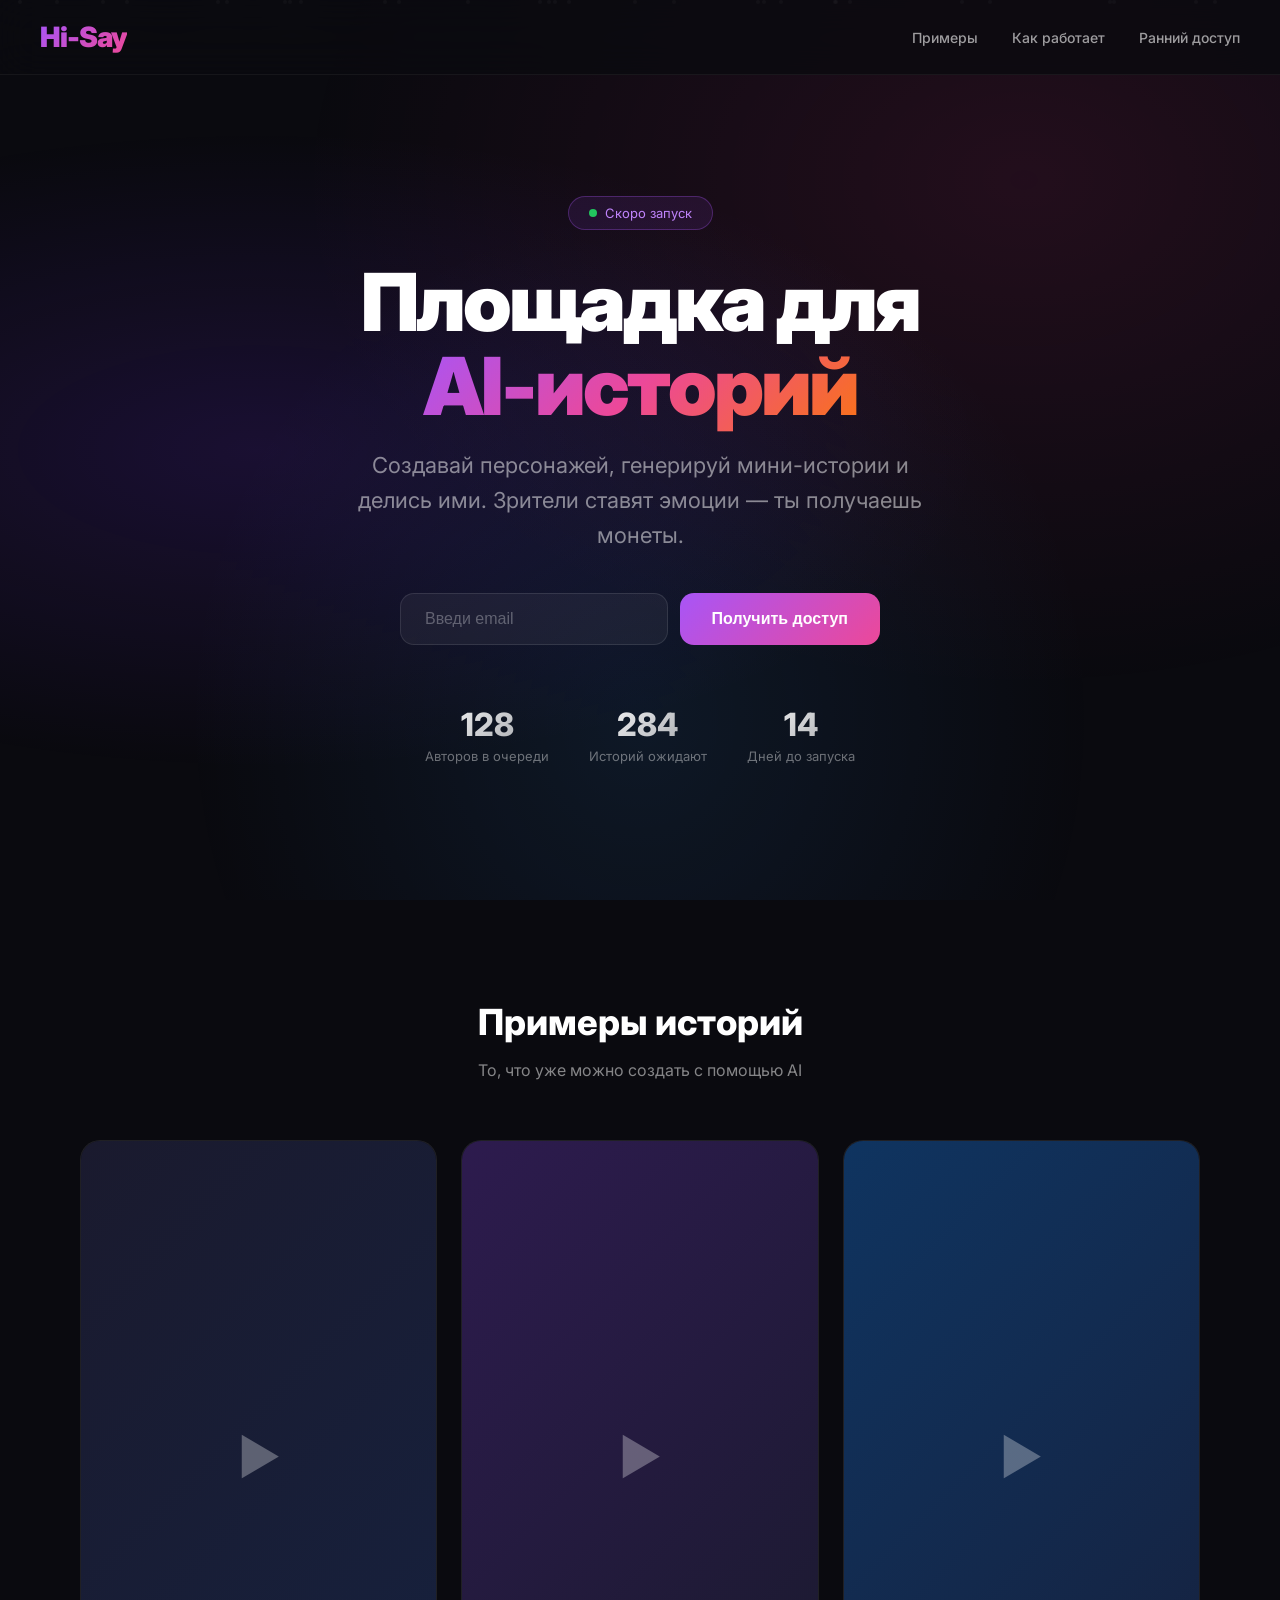
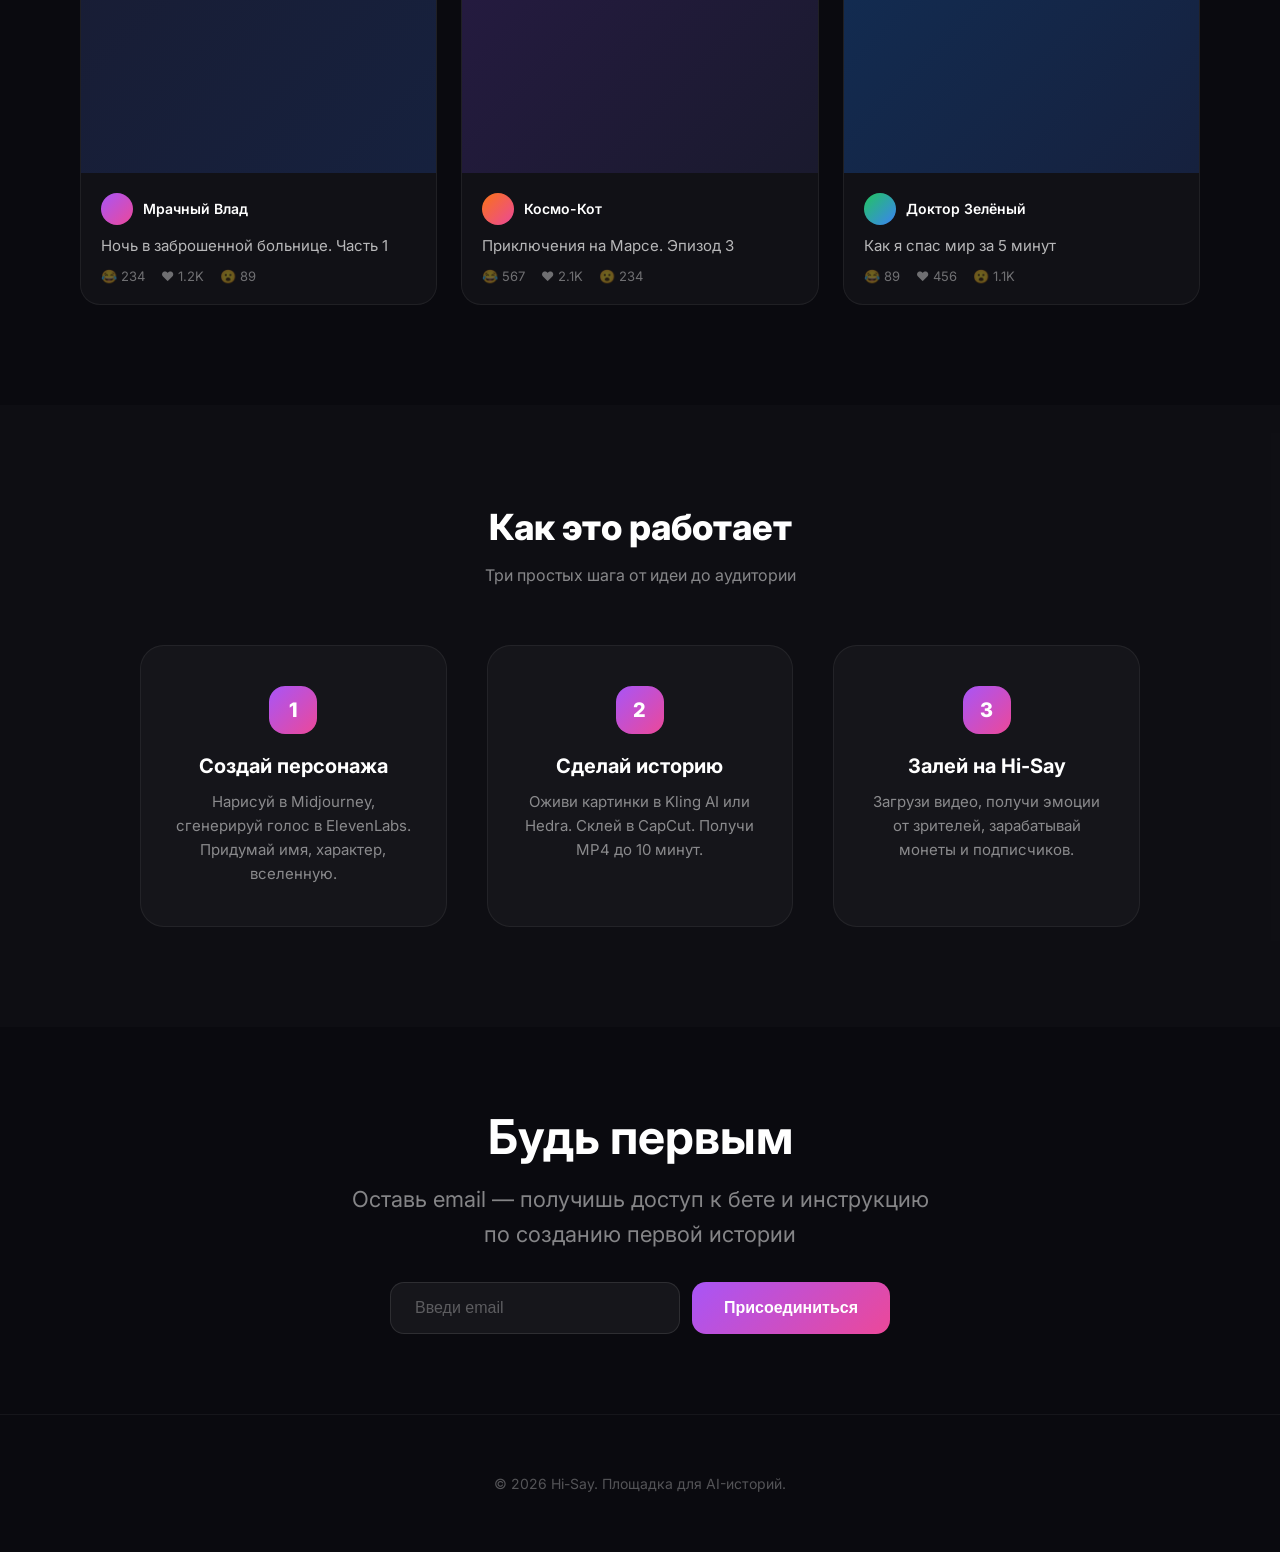
==== index.html @ 067fcc5e "Rename hi-say-landing.html to index.html" ====
<!DOCTYPE html>
<html lang="ru">
<head>
    <meta charset="UTF-8">
    <meta name="viewport" content="width=device-width, initial-scale=1.0">
    <title>Hi-Say — Площадка для AI-историй</title>
    <link href="https://fonts.googleapis.com/css2?family=Inter:wght@400;500;600;700;800;900&display=swap" rel="stylesheet">
    <style>
        * { margin: 0; padding: 0; box-sizing: border-box; }
        body {
            font-family: 'Inter', sans-serif;
            background: #0a0a0f;
            color: #fff;
            overflow-x: hidden;
        }

        /* Анимированный фон */
        .bg-gradient {
            position: fixed;
            top: 0; left: 0; width: 100%; height: 100%;
            background: 
                radial-gradient(ellipse at 20% 50%, rgba(120, 50, 255, 0.15) 0%, transparent 50%),
                radial-gradient(ellipse at 80% 20%, rgba(255, 50, 150, 0.1) 0%, transparent 50%),
                radial-gradient(ellipse at 50% 80%, rgba(50, 150, 255, 0.1) 0%, transparent 50%);
            z-index: -1;
            animation: bgPulse 8s ease-in-out infinite;
        }

        @keyframes bgPulse {
            0%, 100% { opacity: 1; }
            50% { opacity: 0.7; }
        }

        /* Плавающие частицы */
        .particles {
            position: fixed;
            top: 0; left: 0; width: 100%; height: 100%;
            pointer-events: none;
            z-index: 0;
        }
        .particle {
            position: absolute;
            width: 4px; height: 4px;
            background: rgba(255,255,255,0.3);
            border-radius: 50%;
            animation: float 15s infinite;
        }
        @keyframes float {
            0%, 100% { transform: translateY(100vh) rotate(0deg); opacity: 0; }
            10% { opacity: 1; }
            90% { opacity: 1; }
            100% { transform: translateY(-100vh) rotate(720deg); opacity: 0; }
        }

        /* Навбар */
        nav {
            position: fixed;
            top: 0; width: 100%;
            padding: 20px 40px;
            display: flex;
            justify-content: space-between;
            align-items: center;
            z-index: 100;
            background: rgba(10,10,15,0.8);
            backdrop-filter: blur(20px);
            border-bottom: 1px solid rgba(255,255,255,0.05);
        }
        .logo {
            font-size: 28px;
            font-weight: 900;
            background: linear-gradient(135deg, #a855f7, #ec4899);
            -webkit-background-clip: text;
            -webkit-text-fill-color: transparent;
            letter-spacing: -1px;
        }
        .nav-links a {
            color: rgba(255,255,255,0.6);
            text-decoration: none;
            margin-left: 30px;
            font-size: 14px;
            font-weight: 500;
            transition: color 0.3s;
        }
        .nav-links a:hover { color: #fff; }

        /* Hero */
        .hero {
            min-height: 100vh;
            display: flex;
            flex-direction: column;
            justify-content: center;
            align-items: center;
            text-align: center;
            padding: 120px 20px 60px;
            position: relative;
        }

        .badge {
            display: inline-flex;
            align-items: center;
            gap: 8px;
            padding: 8px 20px;
            background: rgba(168, 85, 247, 0.1);
            border: 1px solid rgba(168, 85, 247, 0.3);
            border-radius: 100px;
            font-size: 13px;
            color: #c084fc;
            margin-bottom: 30px;
            animation: fadeInUp 0.8s ease-out;
        }
        .badge::before {
            content: '';
            width: 8px; height: 8px;
            background: #22c55e;
            border-radius: 50%;
            animation: pulse 2s infinite;
        }
        @keyframes pulse {
            0%, 100% { opacity: 1; }
            50% { opacity: 0.3; }
        }

        .hero h1 {
            font-size: clamp(40px, 8vw, 80px);
            font-weight: 900;
            line-height: 1.05;
            letter-spacing: -3px;
            margin-bottom: 20px;
            animation: fadeInUp 0.8s ease-out 0.1s both;
        }
        .hero h1 span {
            background: linear-gradient(135deg, #a855f7, #ec4899, #f97316);
            -webkit-background-clip: text;
            -webkit-text-fill-color: transparent;
        }

        .hero p {
            font-size: clamp(16px, 2.5vw, 22px);
            color: rgba(255,255,255,0.5);
            max-width: 600px;
            line-height: 1.6;
            margin-bottom: 40px;
            animation: fadeInUp 0.8s ease-out 0.2s both;
        }

        @keyframes fadeInUp {
            from { opacity: 0; transform: translateY(30px); }
            to { opacity: 1; transform: translateY(0); }
        }

        /* Email форма */
        .email-form {
            display: flex;
            gap: 12px;
            max-width: 480px;
            width: 100%;
            animation: fadeInUp 0.8s ease-out 0.3s both;
        }
        .email-form input {
            flex: 1;
            padding: 16px 24px;
            background: rgba(255,255,255,0.05);
            border: 1px solid rgba(255,255,255,0.1);
            border-radius: 14px;
            color: #fff;
            font-size: 16px;
            outline: none;
            transition: all 0.3s;
        }
        .email-form input:focus {
            border-color: rgba(168, 85, 247, 0.5);
            background: rgba(255,255,255,0.08);
        }
        .email-form input::placeholder { color: rgba(255,255,255,0.3); }
        .email-form button {
            padding: 16px 32px;
            background: linear-gradient(135deg, #a855f7, #ec4899);
            border: none;
            border-radius: 14px;
            color: #fff;
            font-size: 16px;
            font-weight: 600;
            cursor: pointer;
            transition: transform 0.2s, box-shadow 0.2s;
            white-space: nowrap;
        }
        .email-form button:hover {
            transform: translateY(-2px);
            box-shadow: 0 10px 40px rgba(168, 85, 247, 0.4);
        }

        /* Статистика */
        .stats {
            display: flex;
            gap: 40px;
            margin-top: 60px;
            animation: fadeInUp 0.8s ease-out 0.4s both;
        }
        .stat {
            text-align: center;
        }
        .stat-number {
            font-size: 32px;
            font-weight: 800;
            background: linear-gradient(135deg, #fff, rgba(255,255,255,0.6));
            -webkit-background-clip: text;
            -webkit-text-fill-color: transparent;
        }
        .stat-label {
            font-size: 13px;
            color: rgba(255,255,255,0.4);
            margin-top: 4px;
        }

        /* Примеры видео */
        .examples {
            padding: 100px 40px;
            max-width: 1200px;
            margin: 0 auto;
        }
        .section-title {
            text-align: center;
            font-size: 36px;
            font-weight: 800;
            margin-bottom: 16px;
        }
        .section-subtitle {
            text-align: center;
            color: rgba(255,255,255,0.5);
            margin-bottom: 60px;
        }

        .video-grid {
            display: grid;
            grid-template-columns: repeat(auto-fit, minmax(280px, 1fr));
            gap: 24px;
        }
        .video-card {
            background: rgba(255,255,255,0.03);
            border: 1px solid rgba(255,255,255,0.06);
            border-radius: 20px;
            overflow: hidden;
            transition: transform 0.3s, box-shadow 0.3s;
            cursor: pointer;
        }
        .video-card:hover {
            transform: translateY(-8px);
            box-shadow: 0 20px 60px rgba(168, 85, 247, 0.15);
        }
        .video-thumb {
            aspect-ratio: 9/16;
            background: linear-gradient(135deg, #1a1a2e, #16213e);
            display: flex;
            align-items: center;
            justify-content: center;
            position: relative;
            overflow: hidden;
        }
        .video-thumb::before {
            content: '▶';
            font-size: 48px;
            color: rgba(255,255,255,0.3);
            transition: color 0.3s;
        }
        .video-card:hover .video-thumb::before {
            color: rgba(168, 85, 247, 0.8);
        }
        .video-info {
            padding: 20px;
        }
        .video-author {
            display: flex;
            align-items: center;
            gap: 10px;
            margin-bottom: 10px;
        }
        .avatar {
            width: 32px; height: 32px;
            border-radius: 50%;
            background: linear-gradient(135deg, #a855f7, #ec4899);
        }
        .author-name {
            font-size: 14px;
            font-weight: 600;
        }
        .video-title {
            font-size: 15px;
            color: rgba(255,255,255,0.7);
            line-height: 1.4;
        }
        .video-stats {
            display: flex;
            gap: 16px;
            margin-top: 12px;
            font-size: 13px;
            color: rgba(255,255,255,0.4);
        }

        /* Как это работает */
        .how-it-works {
            padding: 100px 40px;
            background: rgba(255,255,255,0.02);
        }
        .steps {
            display: grid;
            grid-template-columns: repeat(auto-fit, minmax(250px, 1fr));
            gap: 40px;
            max-width: 1000px;
            margin: 0 auto;
        }
        .step {
            text-align: center;
            padding: 40px 30px;
            background: rgba(255,255,255,0.03);
            border: 1px solid rgba(255,255,255,0.06);
            border-radius: 24px;
            transition: transform 0.3s;
        }
        .step:hover { transform: translateY(-4px); }
        .step-number {
            width: 48px; height: 48px;
            background: linear-gradient(135deg, #a855f7, #ec4899);
            border-radius: 16px;
            display: flex;
            align-items: center;
            justify-content: center;
            font-size: 20px;
            font-weight: 800;
            margin: 0 auto 20px;
        }
        .step h3 {
            font-size: 20px;
            font-weight: 700;
            margin-bottom: 12px;
        }
        .step p {
            color: rgba(255,255,255,0.5);
            font-size: 15px;
            line-height: 1.6;
        }

        /* Футер */
        footer {
            text-align: center;
            padding: 60px 40px;
            border-top: 1px solid rgba(255,255,255,0.05);
        }
        footer p {
            color: rgba(255,255,255,0.3);
            font-size: 14px;
        }

        /* Мобильная адаптация */
        @media (max-width: 600px) {
            nav { padding: 16px 20px; }
            .nav-links { display: none; }
            .email-form { flex-direction: column; }
            .stats { gap: 24px; }
            .stat-number { font-size: 24px; }
            .examples, .how-it-works { padding: 60px 20px; }
        }
    </style>
</head>
<body>
    <div class="bg-gradient"></div>
    <div class="particles" id="particles"></div>

    <nav>
        <div class="logo">Hi-Say</div>
        <div class="nav-links">
            <a href="#examples">Примеры</a>
            <a href="#how">Как работает</a>
            <a href="#waitlist">Ранний доступ</a>
        </div>
    </nav>

    <section class="hero">
        <div class="badge">Скоро запуск</div>
        <h1>Площадка для<br><span>AI-историй</span></h1>
        <p>Создавай персонажей, генерируй мини-истории и делись ими. Зрители ставят эмоции — ты получаешь монеты.</p>

        <form class="email-form" onsubmit="handleSubmit(event)">
            <input type="email" placeholder="Введи email" required id="emailInput">
            <button type="submit">Получить доступ</button>
        </form>

        <div class="stats">
            <div class="stat">
                <div class="stat-number" id="stat1">0</div>
                <div class="stat-label">Авторов в очереди</div>
            </div>
            <div class="stat">
                <div class="stat-number" id="stat2">0</div>
                <div class="stat-label">Историй ожидают</div>
            </div>
            <div class="stat">
                <div class="stat-number" id="stat3">0</div>
                <div class="stat-label">Дней до запуска</div>
            </div>
        </div>
    </section>

    <section class="examples" id="examples">
        <h2 class="section-title">Примеры историй</h2>
        <p class="section-subtitle">То, что уже можно создать с помощью AI</p>

        <div class="video-grid">
            <div class="video-card">
                <div class="video-thumb"></div>
                <div class="video-info">
                    <div class="video-author">
                        <div class="avatar"></div>
                        <span class="author-name">Мрачный Влад</span>
                    </div>
                    <div class="video-title">Ночь в заброшенной больнице. Часть 1</div>
                    <div class="video-stats">
                        <span>😂 234</span>
                        <span>❤️ 1.2K</span>
                        <span>😮 89</span>
                    </div>
                </div>
            </div>

            <div class="video-card">
                <div class="video-thumb" style="background: linear-gradient(135deg, #2d1b4e, #1a1a2e);"></div>
                <div class="video-info">
                    <div class="video-author">
                        <div class="avatar" style="background: linear-gradient(135deg, #f97316, #ec4899);"></div>
                        <span class="author-name">Космо-Кот</span>
                    </div>
                    <div class="video-title">Приключения на Марсе. Эпизод 3</div>
                    <div class="video-stats">
                        <span>😂 567</span>
                        <span>❤️ 2.1K</span>
                        <span>😮 234</span>
                    </div>
                </div>
            </div>

            <div class="video-card">
                <div class="video-thumb" style="background: linear-gradient(135deg, #0f3460, #16213e);"></div>
                <div class="video-info">
                    <div class="video-author">
                        <div class="avatar" style="background: linear-gradient(135deg, #22c55e, #3b82f6);"></div>
                        <span class="author-name">Доктор Зелёный</span>
                    </div>
                    <div class="video-title">Как я спас мир за 5 минут</div>
                    <div class="video-stats">
                        <span>😂 89</span>
                        <span>❤️ 456</span>
                        <span>😮 1.1K</span>
                    </div>
                </div>
            </div>
        </div>
    </section>

    <section class="how-it-works" id="how">
        <h2 class="section-title">Как это работает</h2>
        <p class="section-subtitle">Три простых шага от идеи до аудитории</p>

        <div class="steps">
            <div class="step">
                <div class="step-number">1</div>
                <h3>Создай персонажа</h3>
                <p>Нарисуй в Midjourney, сгенерируй голос в ElevenLabs. Придумай имя, характер, вселенную.</p>
            </div>
            <div class="step">
                <div class="step-number">2</div>
                <h3>Сделай историю</h3>
                <p>Оживи картинки в Kling AI или Hedra. Склей в CapCut. Получи MP4 до 10 минут.</p>
            </div>
            <div class="step">
                <div class="step-number">3</div>
                <h3>Залей на Hi-Say</h3>
                <p>Загрузи видео, получи эмоции от зрителей, зарабатывай монеты и подписчиков.</p>
            </div>
        </div>
    </section>

    <section class="hero" style="min-height: auto; padding: 80px 20px;" id="waitlist">
        <h2 style="font-size: clamp(28px, 5vw, 48px); margin-bottom: 16px;">Будь первым</h2>
        <p style="margin-bottom: 30px;">Оставь email — получишь доступ к бете и инструкцию по созданию первой истории</p>
        <form class="email-form" onsubmit="handleSubmit(event)" style="max-width: 500px;">
            <input type="email" placeholder="Введи email" required>
            <button type="submit">Присоединиться</button>
        </form>
    </section>

    <footer>
        <p>© 2026 Hi-Say. Площадка для AI-историй.</p>
    </footer>

    <script>
        // Генерация частиц
        const particlesContainer = document.getElementById('particles');
        for (let i = 0; i < 30; i++) {
            const p = document.createElement('div');
            p.className = 'particle';
            p.style.left = Math.random() * 100 + '%';
            p.style.animationDelay = Math.random() * 15 + 's';
            p.style.animationDuration = (10 + Math.random() * 10) + 's';
            particlesContainer.appendChild(p);
        }

        // Анимация цифр
        function animateNumber(id, target, duration) {
            const el = document.getElementById(id);
            const start = 0;
            const increment = target / (duration / 16);
            let current = 0;
            const timer = setInterval(() => {
                current += increment;
                if (current >= target) {
                    current = target;
                    clearInterval(timer);
                }
                el.textContent = Math.floor(current).toLocaleString();
            }, 16);
        }

        setTimeout(() => {
            animateNumber('stat1', 128, 1500);
            animateNumber('stat2', 342, 2000);
            animateNumber('stat3', 14, 1000);
        }, 500);

        // Обработка формы
        function handleSubmit(e) {
            e.preventDefault();
            const email = e.target.querySelector('input').value;
            // Здесь будет отправка на Firebase или EmailJS
            alert('Спасибо! Email ' + email + ' добавлен в список раннего доступа.');
            e.target.reset();
        }

        // Плавная прокрутка
        document.querySelectorAll('a[href^="#"]').forEach(anchor => {
            anchor.addEventListener('click', function(e) {
                e.preventDefault();
                document.querySelector(this.getAttribute('href')).scrollIntoView({
                    behavior: 'smooth'
                });
            });
        });
    </script>
</body>
</html>
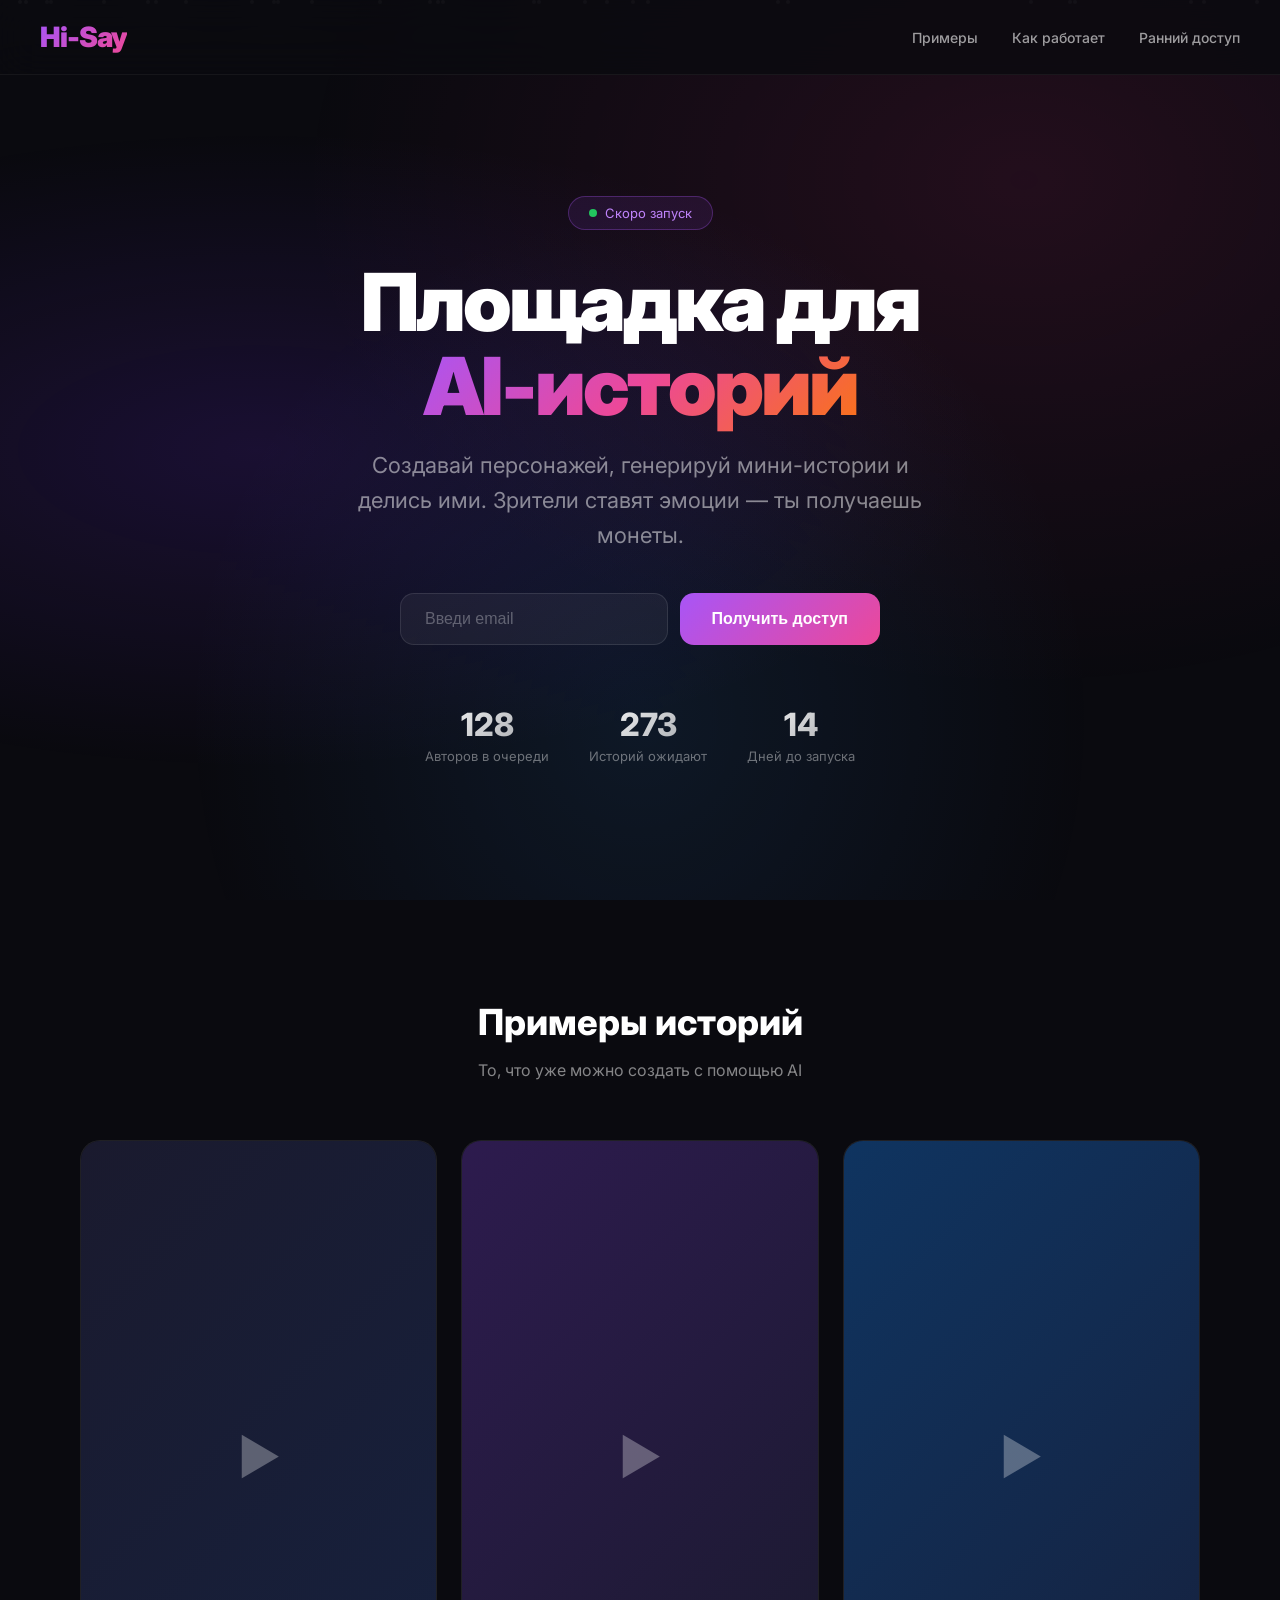
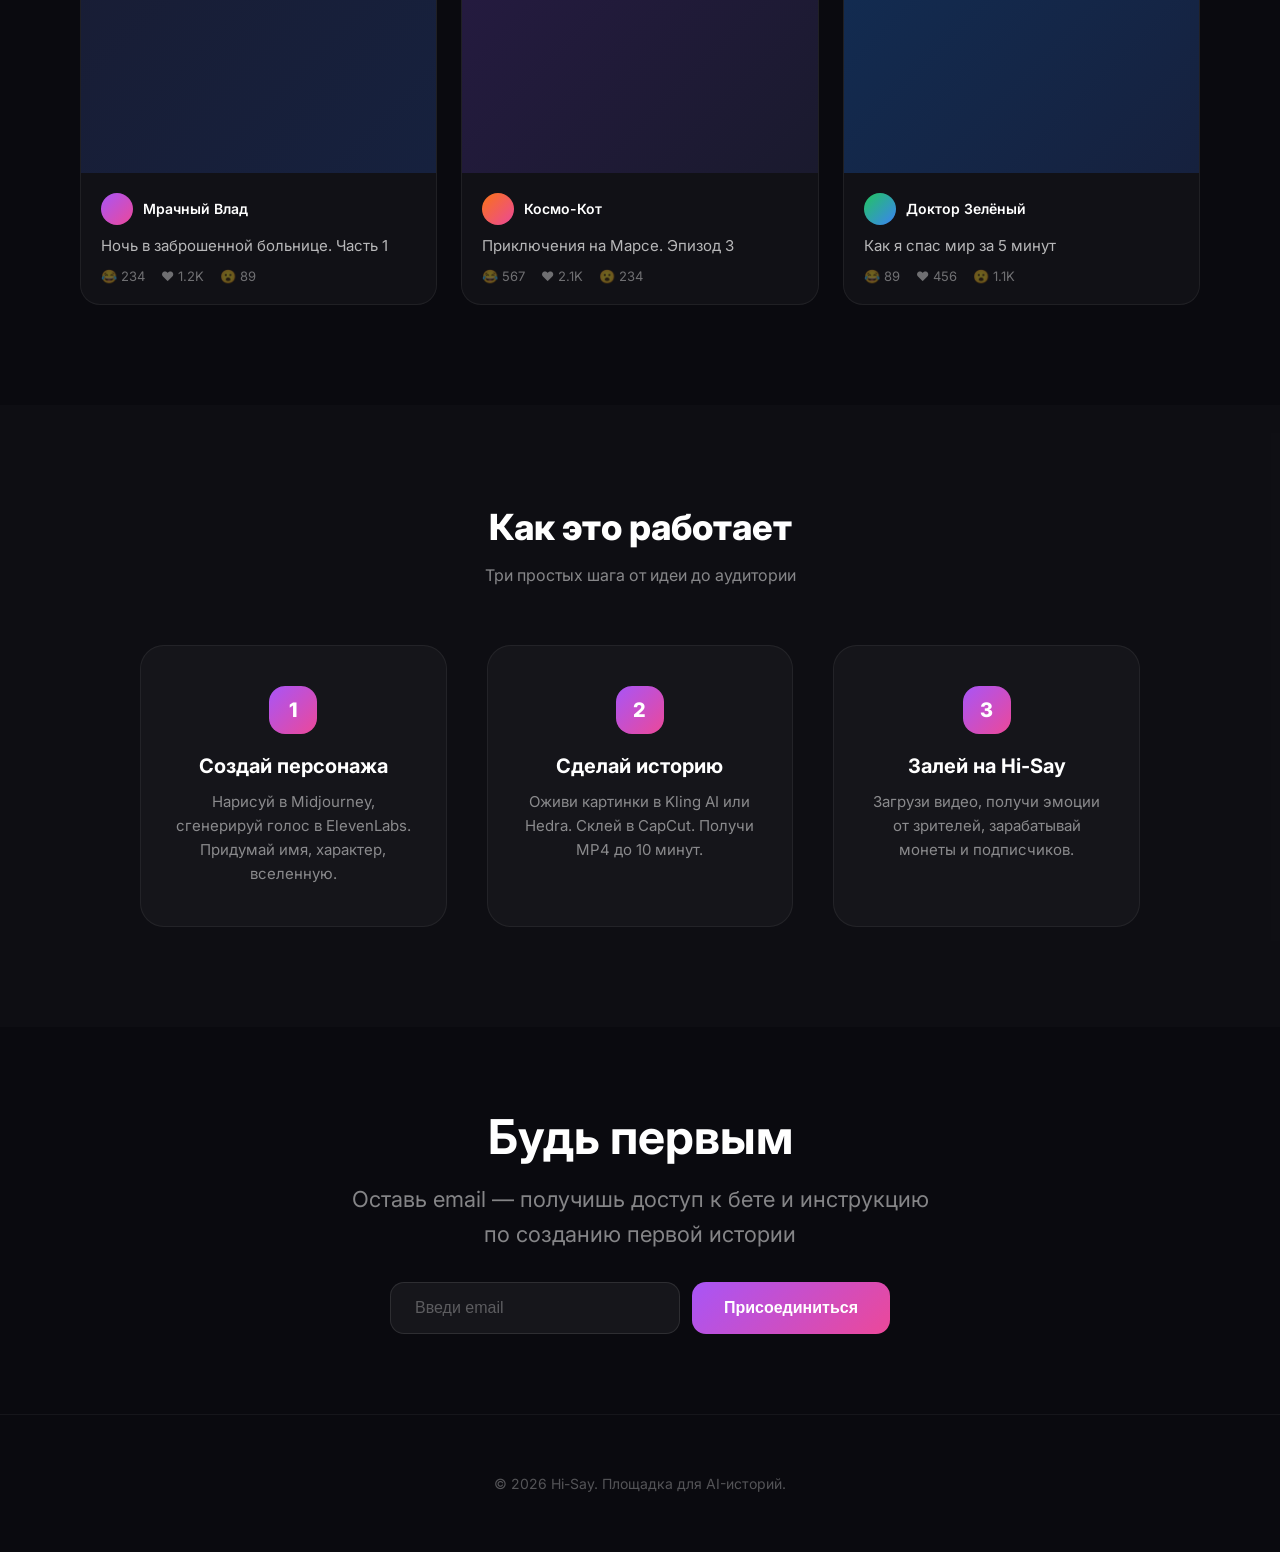
==== commit 1b55d08f: "Update index.html" ====
--- a/index.html
+++ b/index.html
@@ -3,7 +3,7 @@
 <head>
     <meta charset="UTF-8">
     <meta name="viewport" content="width=device-width, initial-scale=1.0">
-    <title>Hi-Say — Площадка для AI-историй</title>
+    <title>Hi-Say — Площадка для AI-персонажей </title>
     <link href="https://fonts.googleapis.com/css2?family=Inter:wght@400;500;600;700;800;900&display=swap" rel="stylesheet">
     <style>
         * { margin: 0; padding: 0; box-sizing: border-box; }
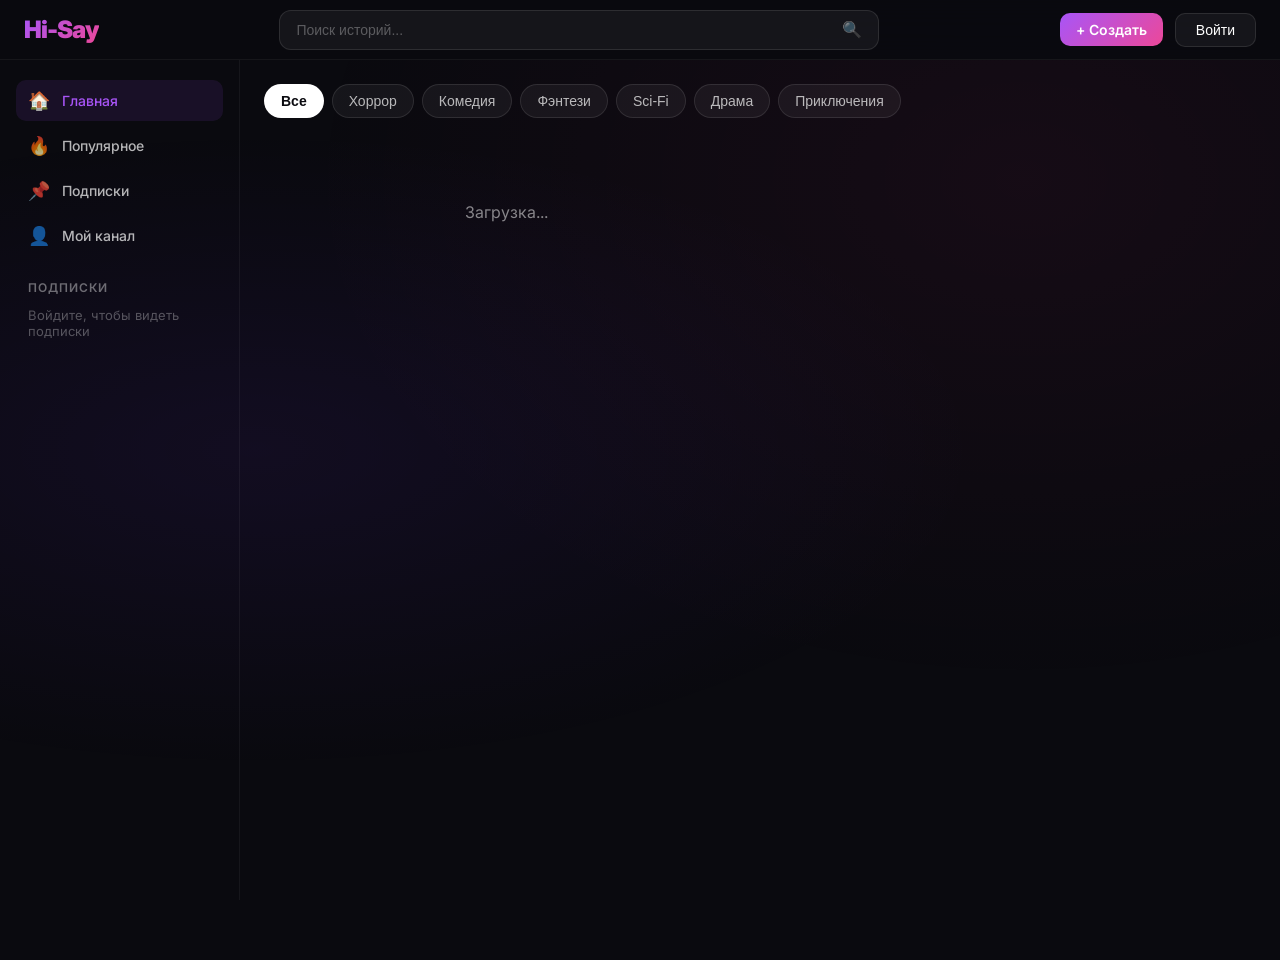
==== commit 24244c86: "Add files via upload" ====
--- a/index.html
+++ b/index.html
@@ -3,546 +3,89 @@
 <head>
     <meta charset="UTF-8">
     <meta name="viewport" content="width=device-width, initial-scale=1.0">
-    <title>Hi-Say — Площадка для AI-персонажей </title>
+    <title>Hi-Say</title>
     <link href="https://fonts.googleapis.com/css2?family=Inter:wght@400;500;600;700;800;900&display=swap" rel="stylesheet">
-    <style>
-        * { margin: 0; padding: 0; box-sizing: border-box; }
-        body {
-            font-family: 'Inter', sans-serif;
-            background: #0a0a0f;
-            color: #fff;
-            overflow-x: hidden;
-        }
-
-        /* Анимированный фон */
-        .bg-gradient {
-            position: fixed;
-            top: 0; left: 0; width: 100%; height: 100%;
-            background: 
-                radial-gradient(ellipse at 20% 50%, rgba(120, 50, 255, 0.15) 0%, transparent 50%),
-                radial-gradient(ellipse at 80% 20%, rgba(255, 50, 150, 0.1) 0%, transparent 50%),
-                radial-gradient(ellipse at 50% 80%, rgba(50, 150, 255, 0.1) 0%, transparent 50%);
-            z-index: -1;
-            animation: bgPulse 8s ease-in-out infinite;
-        }
-
-        @keyframes bgPulse {
-            0%, 100% { opacity: 1; }
-            50% { opacity: 0.7; }
-        }
-
-        /* Плавающие частицы */
-        .particles {
-            position: fixed;
-            top: 0; left: 0; width: 100%; height: 100%;
-            pointer-events: none;
-            z-index: 0;
-        }
-        .particle {
-            position: absolute;
-            width: 4px; height: 4px;
-            background: rgba(255,255,255,0.3);
-            border-radius: 50%;
-            animation: float 15s infinite;
-        }
-        @keyframes float {
-            0%, 100% { transform: translateY(100vh) rotate(0deg); opacity: 0; }
-            10% { opacity: 1; }
-            90% { opacity: 1; }
-            100% { transform: translateY(-100vh) rotate(720deg); opacity: 0; }
-        }
-
-        /* Навбар */
-        nav {
-            position: fixed;
-            top: 0; width: 100%;
-            padding: 20px 40px;
-            display: flex;
-            justify-content: space-between;
-            align-items: center;
-            z-index: 100;
-            background: rgba(10,10,15,0.8);
-            backdrop-filter: blur(20px);
-            border-bottom: 1px solid rgba(255,255,255,0.05);
-        }
-        .logo {
-            font-size: 28px;
-            font-weight: 900;
-            background: linear-gradient(135deg, #a855f7, #ec4899);
-            -webkit-background-clip: text;
-            -webkit-text-fill-color: transparent;
-            letter-spacing: -1px;
-        }
-        .nav-links a {
-            color: rgba(255,255,255,0.6);
-            text-decoration: none;
-            margin-left: 30px;
-            font-size: 14px;
-            font-weight: 500;
-            transition: color 0.3s;
-        }
-        .nav-links a:hover { color: #fff; }
-
-        /* Hero */
-        .hero {
-            min-height: 100vh;
-            display: flex;
-            flex-direction: column;
-            justify-content: center;
-            align-items: center;
-            text-align: center;
-            padding: 120px 20px 60px;
-            position: relative;
-        }
-
-        .badge {
-            display: inline-flex;
-            align-items: center;
-            gap: 8px;
-            padding: 8px 20px;
-            background: rgba(168, 85, 247, 0.1);
-            border: 1px solid rgba(168, 85, 247, 0.3);
-            border-radius: 100px;
-            font-size: 13px;
-            color: #c084fc;
-            margin-bottom: 30px;
-            animation: fadeInUp 0.8s ease-out;
-        }
-        .badge::before {
-            content: '';
-            width: 8px; height: 8px;
-            background: #22c55e;
-            border-radius: 50%;
-            animation: pulse 2s infinite;
-        }
-        @keyframes pulse {
-            0%, 100% { opacity: 1; }
-            50% { opacity: 0.3; }
-        }
-
-        .hero h1 {
-            font-size: clamp(40px, 8vw, 80px);
-            font-weight: 900;
-            line-height: 1.05;
-            letter-spacing: -3px;
-            margin-bottom: 20px;
-            animation: fadeInUp 0.8s ease-out 0.1s both;
-        }
-        .hero h1 span {
-            background: linear-gradient(135deg, #a855f7, #ec4899, #f97316);
-            -webkit-background-clip: text;
-            -webkit-text-fill-color: transparent;
-        }
-
-        .hero p {
-            font-size: clamp(16px, 2.5vw, 22px);
-            color: rgba(255,255,255,0.5);
-            max-width: 600px;
-            line-height: 1.6;
-            margin-bottom: 40px;
-            animation: fadeInUp 0.8s ease-out 0.2s both;
-        }
-
-        @keyframes fadeInUp {
-            from { opacity: 0; transform: translateY(30px); }
-            to { opacity: 1; transform: translateY(0); }
-        }
-
-        /* Email форма */
-        .email-form {
-            display: flex;
-            gap: 12px;
-            max-width: 480px;
-            width: 100%;
-            animation: fadeInUp 0.8s ease-out 0.3s both;
-        }
-        .email-form input {
-            flex: 1;
-            padding: 16px 24px;
-            background: rgba(255,255,255,0.05);
-            border: 1px solid rgba(255,255,255,0.1);
-            border-radius: 14px;
-            color: #fff;
-            font-size: 16px;
-            outline: none;
-            transition: all 0.3s;
-        }
-        .email-form input:focus {
-            border-color: rgba(168, 85, 247, 0.5);
-            background: rgba(255,255,255,0.08);
-        }
-        .email-form input::placeholder { color: rgba(255,255,255,0.3); }
-        .email-form button {
-            padding: 16px 32px;
-            background: linear-gradient(135deg, #a855f7, #ec4899);
-            border: none;
-            border-radius: 14px;
-            color: #fff;
-            font-size: 16px;
-            font-weight: 600;
-            cursor: pointer;
-            transition: transform 0.2s, box-shadow 0.2s;
-            white-space: nowrap;
-        }
-        .email-form button:hover {
-            transform: translateY(-2px);
-            box-shadow: 0 10px 40px rgba(168, 85, 247, 0.4);
-        }
-
-        /* Статистика */
-        .stats {
-            display: flex;
-            gap: 40px;
-            margin-top: 60px;
-            animation: fadeInUp 0.8s ease-out 0.4s both;
-        }
-        .stat {
-            text-align: center;
-        }
-        .stat-number {
-            font-size: 32px;
-            font-weight: 800;
-            background: linear-gradient(135deg, #fff, rgba(255,255,255,0.6));
-            -webkit-background-clip: text;
-            -webkit-text-fill-color: transparent;
-        }
-        .stat-label {
-            font-size: 13px;
-            color: rgba(255,255,255,0.4);
-            margin-top: 4px;
-        }
-
-        /* Примеры видео */
-        .examples {
-            padding: 100px 40px;
-            max-width: 1200px;
-            margin: 0 auto;
-        }
-        .section-title {
-            text-align: center;
-            font-size: 36px;
-            font-weight: 800;
-            margin-bottom: 16px;
-        }
-        .section-subtitle {
-            text-align: center;
-            color: rgba(255,255,255,0.5);
-            margin-bottom: 60px;
-        }
-
-        .video-grid {
-            display: grid;
-            grid-template-columns: repeat(auto-fit, minmax(280px, 1fr));
-            gap: 24px;
-        }
-        .video-card {
-            background: rgba(255,255,255,0.03);
-            border: 1px solid rgba(255,255,255,0.06);
-            border-radius: 20px;
-            overflow: hidden;
-            transition: transform 0.3s, box-shadow 0.3s;
-            cursor: pointer;
-        }
-        .video-card:hover {
-            transform: translateY(-8px);
-            box-shadow: 0 20px 60px rgba(168, 85, 247, 0.15);
-        }
-        .video-thumb {
-            aspect-ratio: 9/16;
-            background: linear-gradient(135deg, #1a1a2e, #16213e);
-            display: flex;
-            align-items: center;
-            justify-content: center;
-            position: relative;
-            overflow: hidden;
-        }
-        .video-thumb::before {
-            content: '▶';
-            font-size: 48px;
-            color: rgba(255,255,255,0.3);
-            transition: color 0.3s;
-        }
-        .video-card:hover .video-thumb::before {
-            color: rgba(168, 85, 247, 0.8);
-        }
-        .video-info {
-            padding: 20px;
-        }
-        .video-author {
-            display: flex;
-            align-items: center;
-            gap: 10px;
-            margin-bottom: 10px;
-        }
-        .avatar {
-            width: 32px; height: 32px;
-            border-radius: 50%;
-            background: linear-gradient(135deg, #a855f7, #ec4899);
-        }
-        .author-name {
-            font-size: 14px;
-            font-weight: 600;
-        }
-        .video-title {
-            font-size: 15px;
-            color: rgba(255,255,255,0.7);
-            line-height: 1.4;
-        }
-        .video-stats {
-            display: flex;
-            gap: 16px;
-            margin-top: 12px;
-            font-size: 13px;
-            color: rgba(255,255,255,0.4);
-        }
-
-        /* Как это работает */
-        .how-it-works {
-            padding: 100px 40px;
-            background: rgba(255,255,255,0.02);
-        }
-        .steps {
-            display: grid;
-            grid-template-columns: repeat(auto-fit, minmax(250px, 1fr));
-            gap: 40px;
-            max-width: 1000px;
-            margin: 0 auto;
-        }
-        .step {
-            text-align: center;
-            padding: 40px 30px;
-            background: rgba(255,255,255,0.03);
-            border: 1px solid rgba(255,255,255,0.06);
-            border-radius: 24px;
-            transition: transform 0.3s;
-        }
-        .step:hover { transform: translateY(-4px); }
-        .step-number {
-            width: 48px; height: 48px;
-            background: linear-gradient(135deg, #a855f7, #ec4899);
-            border-radius: 16px;
-            display: flex;
-            align-items: center;
-            justify-content: center;
-            font-size: 20px;
-            font-weight: 800;
-            margin: 0 auto 20px;
-        }
-        .step h3 {
-            font-size: 20px;
-            font-weight: 700;
-            margin-bottom: 12px;
-        }
-        .step p {
-            color: rgba(255,255,255,0.5);
-            font-size: 15px;
-            line-height: 1.6;
-        }
-
-        /* Футер */
-        footer {
-            text-align: center;
-            padding: 60px 40px;
-            border-top: 1px solid rgba(255,255,255,0.05);
-        }
-        footer p {
-            color: rgba(255,255,255,0.3);
-            font-size: 14px;
-        }
-
-        /* Мобильная адаптация */
-        @media (max-width: 600px) {
-            nav { padding: 16px 20px; }
-            .nav-links { display: none; }
-            .email-form { flex-direction: column; }
-            .stats { gap: 24px; }
-            .stat-number { font-size: 24px; }
-            .examples, .how-it-works { padding: 60px 20px; }
-        }
-    </style>
+    <link rel="stylesheet" href="css/style.css">
+    <!-- Firebase SDK -->
+    <script src="https://www.gstatic.com/firebasejs/9.22.0/firebase-app-compat.js"></script>
+    <script src="https://www.gstatic.com/firebasejs/9.22.0/firebase-auth-compat.js"></script>
+    <script src="https://www.gstatic.com/firebasejs/9.22.0/firebase-firestore-compat.js"></script>
+    <script src="https://www.gstatic.com/firebasejs/9.22.0/firebase-storage-compat.js"></script>
 </head>
 <body>
     <div class="bg-gradient"></div>
-    <div class="particles" id="particles"></div>
 
-    <nav>
-        <div class="logo">Hi-Say</div>
-        <div class="nav-links">
-            <a href="#examples">Примеры</a>
-            <a href="#how">Как работает</a>
-            <a href="#waitlist">Ранний доступ</a>
+    <!-- Navigation -->
+    <nav class="navbar">
+        <div class="nav-left">
+            <a href="index.html" class="logo">Hi-Say</a>
+        </div>
+        <div class="nav-center">
+            <div class="search-box">
+                <input type="text" placeholder="Поиск историй..." id="search-input">
+                <button class="search-btn">🔍</button>
+            </div>
+        </div>
+        <div class="nav-right">
+            <a href="upload.html" class="upload-btn">+ Создать</a>
+            <button class="auth-btn" id="auth-btn">Войти</button>
+            <img src="" alt="" class="user-avatar" id="user-avatar" style="display: none;">
         </div>
     </nav>
 
-    <section class="hero">
-        <div class="badge">Скоро запуск</div>
-        <h1>Площадка для<br><span>AI-историй</span></h1>
-        <p>Создавай персонажей, генерируй мини-истории и делись ими. Зрители ставят эмоции — ты получаешь монеты.</p>
+    <!-- Main Content -->
+    <main class="main-content">
+        <!-- Sidebar -->
+        <aside class="sidebar">
+            <div class="sidebar-menu">
+                <a href="index.html" class="sidebar-item active">
+                    <span class="sidebar-icon">🏠</span>
+                    <span>Главная</span>
+                </a>
+                <a href="#" class="sidebar-item">
+                    <span class="sidebar-icon">🔥</span>
+                    <span>Популярное</span>
+                </a>
+                <a href="#" class="sidebar-item">
+                    <span class="sidebar-icon">📌</span>
+                    <span>Подписки</span>
+                </a>
+                <a href="profile.html" class="sidebar-item">
+                    <span class="sidebar-icon">👤</span>
+                    <span>Мой канал</span>
+                </a>
+            </div>
 
-        <form class="email-form" onsubmit="handleSubmit(event)">
-            <input type="email" placeholder="Введи email" required id="emailInput">
-            <button type="submit">Получить доступ</button>
-        </form>
+            <div class="sidebar-section">
+                <h3>Подписки</h3>
+                <div class="subscriptions-list" id="subscriptions-list">
+                    <p class="empty-text">Войдите, чтобы видеть подписки</p>
+                </div>
+            </div>
+        </aside>
 
-        <div class="stats">
-            <div class="stat">
-                <div class="stat-number" id="stat1">0</div>
-                <div class="stat-label">Авторов в очереди</div>
+        <!-- Video Feed -->
+        <div class="content-area">
+            <div class="categories">
+                <button class="category-btn active">Все</button>
+                <button class="category-btn">Хоррор</button>
+                <button class="category-btn">Комедия</button>
+                <button class="category-btn">Фэнтези</button>
+                <button class="category-btn">Sci-Fi</button>
+                <button class="category-btn">Драма</button>
+                <button class="category-btn">Приключения</button>
             </div>
-            <div class="stat">
-                <div class="stat-number" id="stat2">0</div>
-                <div class="stat-label">Историй ожидают</div>
-            </div>
-            <div class="stat">
-                <div class="stat-number" id="stat3">0</div>
-                <div class="stat-label">Дней до запуска</div>
+
+            <div class="video-feed" id="video-feed">
+                <!-- Videos will be loaded here -->
+                <div class="loading">Загрузка...</div>
             </div>
         </div>
-    </section>
+    </main>
 
-    <section class="examples" id="examples">
-        <h2 class="section-title">Примеры историй</h2>
-        <p class="section-subtitle">То, что уже можно создать с помощью AI</p>
-
-        <div class="video-grid">
-            <div class="video-card">
-                <div class="video-thumb"></div>
-                <div class="video-info">
-                    <div class="video-author">
-                        <div class="avatar"></div>
-                        <span class="author-name">Мрачный Влад</span>
-                    </div>
-                    <div class="video-title">Ночь в заброшенной больнице. Часть 1</div>
-                    <div class="video-stats">
-                        <span>😂 234</span>
-                        <span>❤️ 1.2K</span>
-                        <span>😮 89</span>
-                    </div>
-                </div>
-            </div>
-
-            <div class="video-card">
-                <div class="video-thumb" style="background: linear-gradient(135deg, #2d1b4e, #1a1a2e);"></div>
-                <div class="video-info">
-                    <div class="video-author">
-                        <div class="avatar" style="background: linear-gradient(135deg, #f97316, #ec4899);"></div>
-                        <span class="author-name">Космо-Кот</span>
-                    </div>
-                    <div class="video-title">Приключения на Марсе. Эпизод 3</div>
-                    <div class="video-stats">
-                        <span>😂 567</span>
-                        <span>❤️ 2.1K</span>
-                        <span>😮 234</span>
-                    </div>
-                </div>
-            </div>
-
-            <div class="video-card">
-                <div class="video-thumb" style="background: linear-gradient(135deg, #0f3460, #16213e);"></div>
-                <div class="video-info">
-                    <div class="video-author">
-                        <div class="avatar" style="background: linear-gradient(135deg, #22c55e, #3b82f6);"></div>
-                        <span class="author-name">Доктор Зелёный</span>
-                    </div>
-                    <div class="video-title">Как я спас мир за 5 минут</div>
-                    <div class="video-stats">
-                        <span>😂 89</span>
-                        <span>❤️ 456</span>
-                        <span>😮 1.1K</span>
-                    </div>
-                </div>
-            </div>
-        </div>
-    </section>
-
-    <section class="how-it-works" id="how">
-        <h2 class="section-title">Как это работает</h2>
-        <p class="section-subtitle">Три простых шага от идеи до аудитории</p>
-
-        <div class="steps">
-            <div class="step">
-                <div class="step-number">1</div>
-                <h3>Создай персонажа</h3>
-                <p>Нарисуй в Midjourney, сгенерируй голос в ElevenLabs. Придумай имя, характер, вселенную.</p>
-            </div>
-            <div class="step">
-                <div class="step-number">2</div>
-                <h3>Сделай историю</h3>
-                <p>Оживи картинки в Kling AI или Hedra. Склей в CapCut. Получи MP4 до 10 минут.</p>
-            </div>
-            <div class="step">
-                <div class="step-number">3</div>
-                <h3>Залей на Hi-Say</h3>
-                <p>Загрузи видео, получи эмоции от зрителей, зарабатывай монеты и подписчиков.</p>
-            </div>
-        </div>
-    </section>
-
-    <section class="hero" style="min-height: auto; padding: 80px 20px;" id="waitlist">
-        <h2 style="font-size: clamp(28px, 5vw, 48px); margin-bottom: 16px;">Будь первым</h2>
-        <p style="margin-bottom: 30px;">Оставь email — получишь доступ к бете и инструкцию по созданию первой истории</p>
-        <form class="email-form" onsubmit="handleSubmit(event)" style="max-width: 500px;">
-            <input type="email" placeholder="Введи email" required>
-            <button type="submit">Присоединиться</button>
-        </form>
-    </section>
-
-    <footer>
-        <p>© 2026 Hi-Say. Площадка для AI-историй.</p>
-    </footer>
-
-    <script>
-        // Генерация частиц
-        const particlesContainer = document.getElementById('particles');
-        for (let i = 0; i < 30; i++) {
-            const p = document.createElement('div');
-            p.className = 'particle';
-            p.style.left = Math.random() * 100 + '%';
-            p.style.animationDelay = Math.random() * 15 + 's';
-            p.style.animationDuration = (10 + Math.random() * 10) + 's';
-            particlesContainer.appendChild(p);
-        }
-
-        // Анимация цифр
-        function animateNumber(id, target, duration) {
-            const el = document.getElementById(id);
-            const start = 0;
-            const increment = target / (duration / 16);
-            let current = 0;
-            const timer = setInterval(() => {
-                current += increment;
-                if (current >= target) {
-                    current = target;
-                    clearInterval(timer);
-                }
-                el.textContent = Math.floor(current).toLocaleString();
-            }, 16);
-        }
-
-        setTimeout(() => {
-            animateNumber('stat1', 128, 1500);
-            animateNumber('stat2', 342, 2000);
-            animateNumber('stat3', 14, 1000);
-        }, 500);
-
-        // Обработка формы
-        function handleSubmit(e) {
-            e.preventDefault();
-            const email = e.target.querySelector('input').value;
-            // Здесь будет отправка на Firebase или EmailJS
-            alert('Спасибо! Email ' + email + ' добавлен в список раннего доступа.');
-            e.target.reset();
-        }
-
-        // Плавная прокрутка
-        document.querySelectorAll('a[href^="#"]').forEach(anchor => {
-            anchor.addEventListener('click', function(e) {
-                e.preventDefault();
-                document.querySelector(this.getAttribute('href')).scrollIntoView({
-                    behavior: 'smooth'
-                });
-            });
-        });
-    </script>
+    <!-- Scripts -->
+    <script src="js/firebase-config.js"></script>
+    <script src="js/auth.js"></script>
+    <script src="js/feed.js"></script>
 </body>
-</html>
+</html>
--- a/css/style.css
+++ b/css/style.css
@@ -0,0 +1,678 @@
+/* Hi-Say Platform Styles */
+
+* {
+    margin: 0;
+    padding: 0;
+    box-sizing: border-box;
+}
+
+body {
+    font-family: 'Inter', sans-serif;
+    background: #0a0a0f;
+    color: #fff;
+    min-height: 100vh;
+    overflow-x: hidden;
+}
+
+/* Background */
+.bg-gradient {
+    position: fixed;
+    top: 0;
+    left: 0;
+    width: 100%;
+    height: 100%;
+    background:
+        radial-gradient(ellipse at 20% 50%, rgba(120, 50, 255, 0.08) 0%, transparent 50%),
+        radial-gradient(ellipse at 80% 20%, rgba(255, 50, 150, 0.05) 0%, transparent 50%);
+    z-index: -1;
+    pointer-events: none;
+}
+
+/* Navigation */
+.navbar {
+    position: fixed;
+    top: 0;
+    left: 0;
+    right: 0;
+    height: 60px;
+    background: rgba(10, 10, 15, 0.95);
+    backdrop-filter: blur(20px);
+    border-bottom: 1px solid rgba(255, 255, 255, 0.05);
+    display: flex;
+    align-items: center;
+    justify-content: space-between;
+    padding: 0 24px;
+    z-index: 1000;
+}
+
+.nav-left {
+    display: flex;
+    align-items: center;
+}
+
+.logo {
+    font-size: 24px;
+    font-weight: 900;
+    background: linear-gradient(135deg, #a855f7, #ec4899);
+    -webkit-background-clip: text;
+    -webkit-text-fill-color: transparent;
+    text-decoration: none;
+    letter-spacing: -1px;
+}
+
+.nav-center {
+    flex: 1;
+    max-width: 600px;
+    margin: 0 24px;
+}
+
+.search-box {
+    display: flex;
+    align-items: center;
+    background: rgba(255, 255, 255, 0.05);
+    border: 1px solid rgba(255, 255, 255, 0.1);
+    border-radius: 12px;
+    padding: 0 16px;
+    height: 40px;
+}
+
+.search-box input {
+    flex: 1;
+    background: none;
+    border: none;
+    color: #fff;
+    font-size: 14px;
+    outline: none;
+}
+
+.search-box input::placeholder {
+    color: rgba(255, 255, 255, 0.3);
+}
+
+.search-btn {
+    background: none;
+    border: none;
+    color: rgba(255, 255, 255, 0.5);
+    cursor: pointer;
+    font-size: 16px;
+}
+
+.nav-right {
+    display: flex;
+    align-items: center;
+    gap: 12px;
+}
+
+.upload-btn {
+    padding: 8px 16px;
+    background: linear-gradient(135deg, #a855f7, #ec4899);
+    border: none;
+    border-radius: 10px;
+    color: #fff;
+    font-size: 14px;
+    font-weight: 600;
+    cursor: pointer;
+    text-decoration: none;
+    transition: transform 0.2s, box-shadow 0.2s;
+}
+
+.upload-btn:hover {
+    transform: translateY(-1px);
+    box-shadow: 0 4px 20px rgba(168, 85, 247, 0.3);
+}
+
+.auth-btn {
+    padding: 8px 20px;
+    background: rgba(255, 255, 255, 0.05);
+    border: 1px solid rgba(255, 255, 255, 0.1);
+    border-radius: 10px;
+    color: #fff;
+    font-size: 14px;
+    font-weight: 500;
+    cursor: pointer;
+    transition: background 0.2s;
+}
+
+.auth-btn:hover {
+    background: rgba(255, 255, 255, 0.1);
+}
+
+.user-avatar {
+    width: 36px;
+    height: 36px;
+    border-radius: 50%;
+    object-fit: cover;
+    border: 2px solid rgba(168, 85, 247, 0.5);
+}
+
+/* Main Layout */
+.main-content {
+    display: flex;
+    margin-top: 60px;
+    min-height: calc(100vh - 60px);
+}
+
+/* Sidebar */
+.sidebar {
+    width: 240px;
+    padding: 20px 16px;
+    border-right: 1px solid rgba(255, 255, 255, 0.05);
+    position: fixed;
+    top: 60px;
+    bottom: 0;
+    left: 0;
+    overflow-y: auto;
+}
+
+.sidebar-menu {
+    margin-bottom: 24px;
+}
+
+.sidebar-item {
+    display: flex;
+    align-items: center;
+    gap: 12px;
+    padding: 10px 12px;
+    border-radius: 10px;
+    color: rgba(255, 255, 255, 0.7);
+    text-decoration: none;
+    font-size: 14px;
+    font-weight: 500;
+    transition: background 0.2s, color 0.2s;
+    margin-bottom: 4px;
+}
+
+.sidebar-item:hover {
+    background: rgba(255, 255, 255, 0.05);
+    color: #fff;
+}
+
+.sidebar-item.active {
+    background: rgba(168, 85, 247, 0.1);
+    color: #a855f7;
+}
+
+.sidebar-icon {
+    font-size: 18px;
+}
+
+.sidebar-section h3 {
+    font-size: 12px;
+    font-weight: 600;
+    color: rgba(255, 255, 255, 0.4);
+    text-transform: uppercase;
+    letter-spacing: 1px;
+    margin-bottom: 12px;
+    padding: 0 12px;
+}
+
+.subscriptions-list {
+    padding: 0 12px;
+}
+
+.empty-text {
+    color: rgba(255, 255, 255, 0.3);
+    font-size: 13px;
+}
+
+/* Content Area */
+.content-area {
+    margin-left: 240px;
+    flex: 1;
+    padding: 24px;
+}
+
+/* Categories */
+.categories {
+    display: flex;
+    gap: 8px;
+    margin-bottom: 24px;
+    flex-wrap: wrap;
+}
+
+.category-btn {
+    padding: 8px 16px;
+    background: rgba(255, 255, 255, 0.05);
+    border: 1px solid rgba(255, 255, 255, 0.1);
+    border-radius: 20px;
+    color: rgba(255, 255, 255, 0.7);
+    font-size: 14px;
+    cursor: pointer;
+    transition: all 0.2s;
+    white-space: nowrap;
+}
+
+.category-btn:hover {
+    background: rgba(255, 255, 255, 0.1);
+}
+
+.category-btn.active {
+    background: #fff;
+    color: #0a0a0f;
+    font-weight: 600;
+}
+
+/* Video Feed */
+.video-feed {
+    display: grid;
+    grid-template-columns: repeat(auto-fill, minmax(320px, 1fr));
+    gap: 24px;
+}
+
+.video-card {
+    background: rgba(255, 255, 255, 0.03);
+    border: 1px solid rgba(255, 255, 255, 0.06);
+    border-radius: 16px;
+    overflow: hidden;
+    transition: transform 0.3s, box-shadow 0.3s;
+    cursor: pointer;
+}
+
+.video-card:hover {
+    transform: translateY(-4px);
+    box-shadow: 0 12px 40px rgba(168, 85, 247, 0.1);
+}
+
+.video-player-container {
+    position: relative;
+    aspect-ratio: 16 / 9;
+    background: #1a1a2e;
+}
+
+.video-thumbnail {
+    width: 100%;
+    height: 100%;
+    display: flex;
+    align-items: center;
+    justify-content: center;
+    position: relative;
+}
+
+.play-btn {
+    width: 60px;
+    height: 60px;
+    background: rgba(0, 0, 0, 0.6);
+    border-radius: 50%;
+    display: flex;
+    align-items: center;
+    justify-content: center;
+    font-size: 24px;
+    color: #fff;
+    transition: background 0.2s, transform 0.2s;
+}
+
+.video-card:hover .play-btn {
+    background: rgba(168, 85, 247, 0.8);
+    transform: scale(1.1);
+}
+
+.video-element {
+    width: 100%;
+    height: 100%;
+    object-fit: cover;
+}
+
+.video-info {
+    padding: 16px;
+}
+
+.video-author-row {
+    display: flex;
+    align-items: center;
+    gap: 12px;
+    margin-bottom: 8px;
+}
+
+.author-avatar {
+    width: 36px;
+    height: 36px;
+    border-radius: 50%;
+    background: linear-gradient(135deg, #a855f7, #ec4899);
+    flex-shrink: 0;
+}
+
+.author-info {
+    flex: 1;
+    min-width: 0;
+}
+
+.author-name {
+    font-size: 13px;
+    font-weight: 600;
+    color: rgba(255, 255, 255, 0.9);
+    margin-bottom: 2px;
+}
+
+.video-title {
+    font-size: 14px;
+    color: rgba(255, 255, 255, 0.7);
+    line-height: 1.4;
+    white-space: nowrap;
+    overflow: hidden;
+    text-overflow: ellipsis;
+}
+
+.video-stats-row {
+    margin-bottom: 12px;
+}
+
+.views {
+    font-size: 12px;
+    color: rgba(255, 255, 255, 0.4);
+}
+
+.reactions {
+    display: flex;
+    gap: 8px;
+}
+
+.reaction-btn {
+    padding: 6px 12px;
+    background: rgba(255, 255, 255, 0.05);
+    border: 1px solid rgba(255, 255, 255, 0.1);
+    border-radius: 20px;
+    color: rgba(255, 255, 255, 0.7);
+    font-size: 13px;
+    cursor: pointer;
+    transition: all 0.2s;
+    display: flex;
+    align-items: center;
+    gap: 4px;
+}
+
+.reaction-btn:hover {
+    background: rgba(255, 255, 255, 0.1);
+    transform: scale(1.05);
+}
+
+/* Loading */
+.loading {
+    text-align: center;
+    padding: 60px;
+    color: rgba(255, 255, 255, 0.5);
+    font-size: 16px;
+}
+
+/* Upload Page */
+.upload-page {
+    margin-top: 60px;
+    padding: 40px 24px;
+    display: flex;
+    justify-content: center;
+}
+
+.upload-container {
+    max-width: 800px;
+    width: 100%;
+}
+
+.upload-container h1 {
+    font-size: 32px;
+    font-weight: 800;
+    margin-bottom: 32px;
+}
+
+.upload-area {
+    margin-bottom: 24px;
+}
+
+.upload-dropzone {
+    border: 2px dashed rgba(255, 255, 255, 0.2);
+    border-radius: 16px;
+    padding: 60px 40px;
+    text-align: center;
+    cursor: pointer;
+    transition: border-color 0.2s, background 0.2s;
+}
+
+.upload-dropzone:hover {
+    border-color: rgba(168, 85, 247, 0.5);
+    background: rgba(168, 85, 247, 0.02);
+}
+
+.upload-icon {
+    font-size: 48px;
+    margin-bottom: 16px;
+}
+
+.upload-dropzone p {
+    font-size: 16px;
+    color: rgba(255, 255, 255, 0.8);
+    margin-bottom: 8px;
+}
+
+.upload-hint {
+    font-size: 13px;
+    color: rgba(255, 255, 255, 0.4);
+}
+
+.video-preview {
+    width: 100%;
+    max-height: 400px;
+    border-radius: 12px;
+    margin-bottom: 24px;
+    background: #1a1a2e;
+}
+
+.upload-progress-container {
+    margin-bottom: 24px;
+}
+
+.upload-progress-container progress {
+    width: 100%;
+    height: 8px;
+    border-radius: 4px;
+    background: rgba(255, 255, 255, 0.1);
+}
+
+.upload-progress-container progress::-webkit-progress-bar {
+    background: rgba(255, 255, 255, 0.1);
+    border-radius: 4px;
+}
+
+.upload-progress-container progress::-webkit-progress-value {
+    background: linear-gradient(135deg, #a855f7, #ec4899);
+    border-radius: 4px;
+}
+
+.form-group {
+    margin-bottom: 20px;
+}
+
+.form-group label {
+    display: block;
+    font-size: 14px;
+    font-weight: 500;
+    color: rgba(255, 255, 255, 0.8);
+    margin-bottom: 8px;
+}
+
+.form-group input,
+.form-group textarea {
+    width: 100%;
+    padding: 12px 16px;
+    background: rgba(255, 255, 255, 0.05);
+    border: 1px solid rgba(255, 255, 255, 0.1);
+    border-radius: 12px;
+    color: #fff;
+    font-size: 14px;
+    font-family: inherit;
+    outline: none;
+    transition: border-color 0.2s;
+}
+
+.form-group input:focus,
+.form-group textarea:focus {
+    border-color: rgba(168, 85, 247, 0.5);
+}
+
+.form-group input::placeholder,
+.form-group textarea::placeholder {
+    color: rgba(255, 255, 255, 0.3);
+}
+
+.submit-btn {
+    width: 100%;
+    padding: 14px;
+    background: linear-gradient(135deg, #a855f7, #ec4899);
+    border: none;
+    border-radius: 12px;
+    color: #fff;
+    font-size: 16px;
+    font-weight: 600;
+    cursor: pointer;
+    transition: transform 0.2s, box-shadow 0.2s;
+}
+
+.submit-btn:hover {
+    transform: translateY(-2px);
+    box-shadow: 0 8px 30px rgba(168, 85, 247, 0.3);
+}
+
+/* Profile Page */
+.profile-page {
+    margin-top: 60px;
+    padding: 40px 24px;
+    max-width: 1200px;
+    margin-left: auto;
+    margin-right: auto;
+}
+
+.profile-header {
+    display: flex;
+    align-items: center;
+    gap: 24px;
+    margin-bottom: 32px;
+    padding-bottom: 32px;
+    border-bottom: 1px solid rgba(255, 255, 255, 0.05);
+}
+
+.profile-avatar {
+    width: 100px;
+    height: 100px;
+    border-radius: 50%;
+    background: linear-gradient(135deg, #a855f7, #ec4899);
+    flex-shrink: 0;
+}
+
+.profile-info h1 {
+    font-size: 28px;
+    font-weight: 800;
+    margin-bottom: 4px;
+}
+
+.profile-email {
+    color: rgba(255, 255, 255, 0.5);
+    font-size: 14px;
+    margin-bottom: 16px;
+}
+
+.profile-stats {
+    display: flex;
+    gap: 24px;
+}
+
+.stat {
+    text-align: center;
+}
+
+.stat-value {
+    display: block;
+    font-size: 20px;
+    font-weight: 700;
+    color: #fff;
+}
+
+.stat-label {
+    font-size: 13px;
+    color: rgba(255, 255, 255, 0.5);
+}
+
+.profile-tabs {
+    display: flex;
+    gap: 8px;
+    margin-bottom: 24px;
+    border-bottom: 1px solid rgba(255, 255, 255, 0.05);
+}
+
+.tab-btn {
+    padding: 12px 24px;
+    background: none;
+    border: none;
+    border-bottom: 2px solid transparent;
+    color: rgba(255, 255, 255, 0.5);
+    font-size: 14px;
+    font-weight: 600;
+    cursor: pointer;
+    transition: color 0.2s, border-color 0.2s;
+}
+
+.tab-btn:hover {
+    color: rgba(255, 255, 255, 0.8);
+}
+
+.tab-btn.active {
+    color: #fff;
+    border-bottom-color: #a855f7;
+}
+
+.profile-videos {
+    display: grid;
+    grid-template-columns: repeat(auto-fill, minmax(280px, 1fr));
+    gap: 24px;
+}
+
+.profile-video-card {
+    background: rgba(255, 255, 255, 0.03);
+    border: 1px solid rgba(255, 255, 255, 0.06);
+    border-radius: 12px;
+    overflow: hidden;
+}
+
+.profile-video-thumb {
+    aspect-ratio: 16 / 9;
+    background: linear-gradient(135deg, #1a1a2e, #16213e);
+}
+
+.profile-video-info {
+    padding: 12px;
+}
+
+.profile-video-info h3 {
+    font-size: 14px;
+    font-weight: 600;
+    margin-bottom: 4px;
+}
+
+.profile-video-info p {
+    font-size: 12px;
+    color: rgba(255, 255, 255, 0.4);
+}
+
+/* Mobile */
+@media (max-width: 768px) {
+    .sidebar {
+        display: none;
+    }
+
+    .content-area {
+        margin-left: 0;
+    }
+
+    .nav-center {
+        display: none;
+    }
+
+    .video-feed {
+        grid-template-columns: 1fr;
+    }
+
+    .profile-header {
+        flex-direction: column;
+        text-align: center;
+    }
+
+    .profile-stats {
+        justify-content: center;
+    }
+}
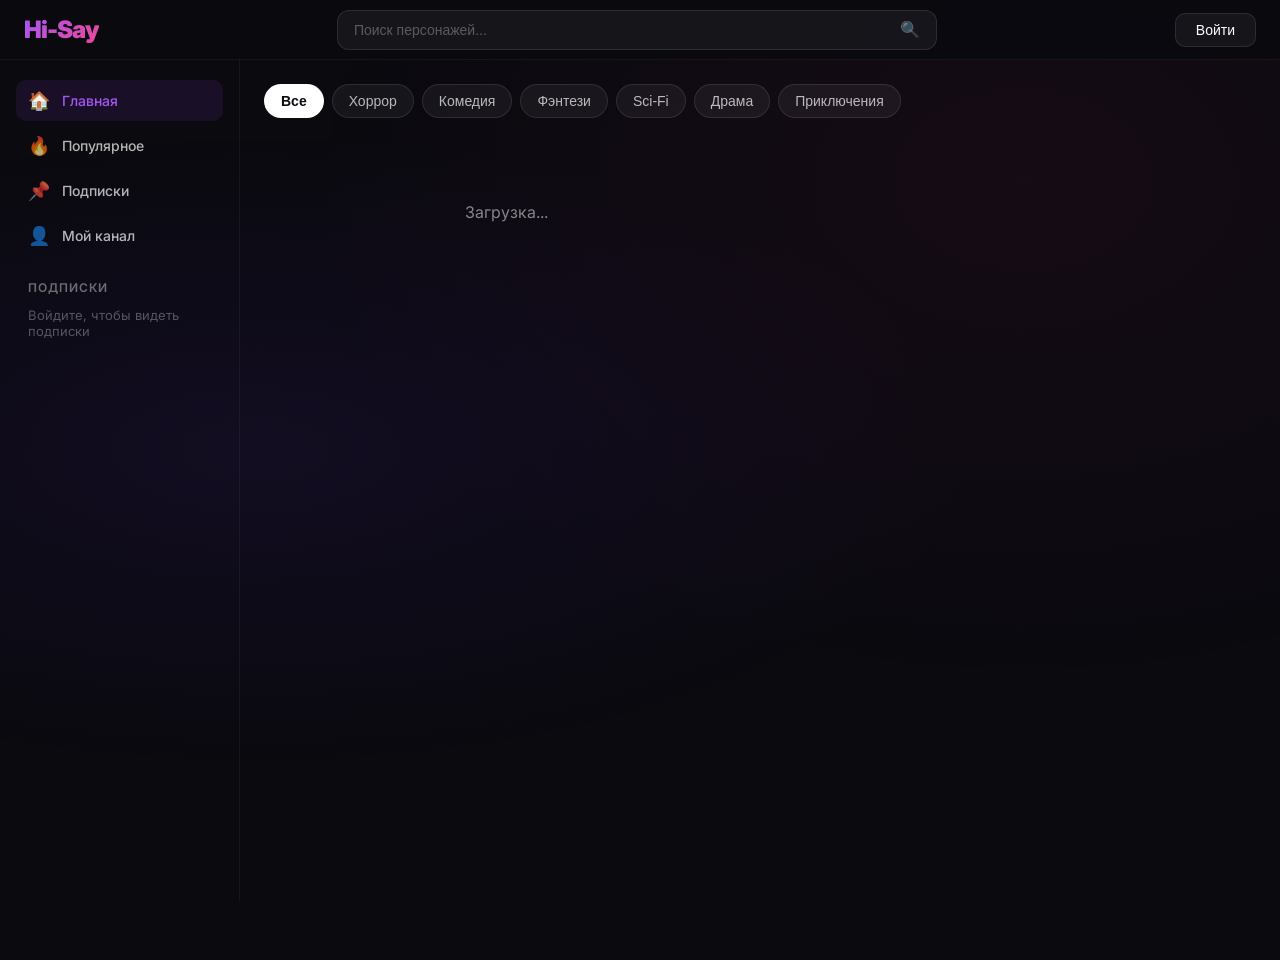
==== commit f6edf577: "Update index.html" ====
--- a/index.html
+++ b/index.html
@@ -6,7 +6,6 @@
     <title>Hi-Say</title>
     <link href="https://fonts.googleapis.com/css2?family=Inter:wght@400;500;600;700;800;900&display=swap" rel="stylesheet">
     <link rel="stylesheet" href="css/style.css">
-    <!-- Firebase SDK -->
     <script src="https://www.gstatic.com/firebasejs/9.22.0/firebase-app-compat.js"></script>
     <script src="https://www.gstatic.com/firebasejs/9.22.0/firebase-auth-compat.js"></script>
     <script src="https://www.gstatic.com/firebasejs/9.22.0/firebase-firestore-compat.js"></script>
@@ -14,28 +13,71 @@
 </head>
 <body>
     <div class="bg-gradient"></div>
-
-    <!-- Navigation -->
+    
     <nav class="navbar">
         <div class="nav-left">
             <a href="index.html" class="logo">Hi-Say</a>
         </div>
         <div class="nav-center">
             <div class="search-box">
-                <input type="text" placeholder="Поиск историй..." id="search-input">
+                <input type="text" placeholder="Поиск персонажей..." id="search-input">
                 <button class="search-btn">🔍</button>
             </div>
         </div>
         <div class="nav-right">
-            <a href="upload.html" class="upload-btn">+ Создать</a>
+            <a href="upload.html" class="upload-btn" id="upload-btn" style="display: none;">+ Создать</a>
             <button class="auth-btn" id="auth-btn">Войти</button>
             <img src="" alt="" class="user-avatar" id="user-avatar" style="display: none;">
         </div>
     </nav>
-
-    <!-- Main Content -->
+    
+    <div class="modal" id="auth-modal" style="display: none;">
+        <div class="modal-content">
+            <button class="modal-close" onclick="hideAuthModal()">✕</button>
+            
+            <div id="login-form">
+                <h2>Вход</h2>
+                <form onsubmit="loginWithEmail(event)">
+                    <div class="form-group">
+                        <label>Email</label>
+                        <input type="email" id="login-email" placeholder="your@email.com" required>
+                    </div>
+                    <div class="form-group">
+                        <label>Пароль</label>
+                        <input type="password" id="login-password" placeholder="Минимум 6 символов" required>
+                    </div>
+                    <button type="submit" class="submit-btn">Войти</button>
+                </form>
+                <div class="modal-footer">
+                    <p>Нет аккаунта? <a href="#" onclick="showRegisterForm()">Зарегистрироваться</a></p>
+                </div>
+            </div>
+            
+            <div id="register-form" style="display: none;">
+                <h2>Регистрация</h2>
+                <form onsubmit="registerWithEmail(event)">
+                    <div class="form-group">
+                        <label>Имя</label>
+                        <input type="text" id="reg-name" placeholder="Как вас зовут?" required>
+                    </div>
+                    <div class="form-group">
+                        <label>Email</label>
+                        <input type="email" id="reg-email" placeholder="your@email.com" required>
+                    </div>
+                    <div class="form-group">
+                        <label>Пароль</label>
+                        <input type="password" id="reg-password" placeholder="Минимум 6 символов" required>
+                    </div>
+                    <button type="submit" class="submit-btn">Зарегистрироваться</button>
+                </form>
+                <div class="modal-footer">
+                    <p>Уже есть аккаунт? <a href="#" onclick="showLoginForm()">Войти</a></p>
+                </div>
+            </div>
+        </div>
+    </div>
+    
     <main class="main-content">
-        <!-- Sidebar -->
         <aside class="sidebar">
             <div class="sidebar-menu">
                 <a href="index.html" class="sidebar-item active">
@@ -55,7 +97,6 @@
                     <span>Мой канал</span>
                 </a>
             </div>
-
             <div class="sidebar-section">
                 <h3>Подписки</h3>
                 <div class="subscriptions-list" id="subscriptions-list">
@@ -63,8 +104,7 @@
                 </div>
             </div>
         </aside>
-
-        <!-- Video Feed -->
+        
         <div class="content-area">
             <div class="categories">
                 <button class="category-btn active">Все</button>
@@ -75,17 +115,14 @@
                 <button class="category-btn">Драма</button>
                 <button class="category-btn">Приключения</button>
             </div>
-
             <div class="video-feed" id="video-feed">
-                <!-- Videos will be loaded here -->
                 <div class="loading">Загрузка...</div>
             </div>
         </div>
     </main>
-
-    <!-- Scripts -->
+    
     <script src="js/firebase-config.js"></script>
     <script src="js/auth.js"></script>
     <script src="js/feed.js"></script>
 </body>
-</html>+</html>
